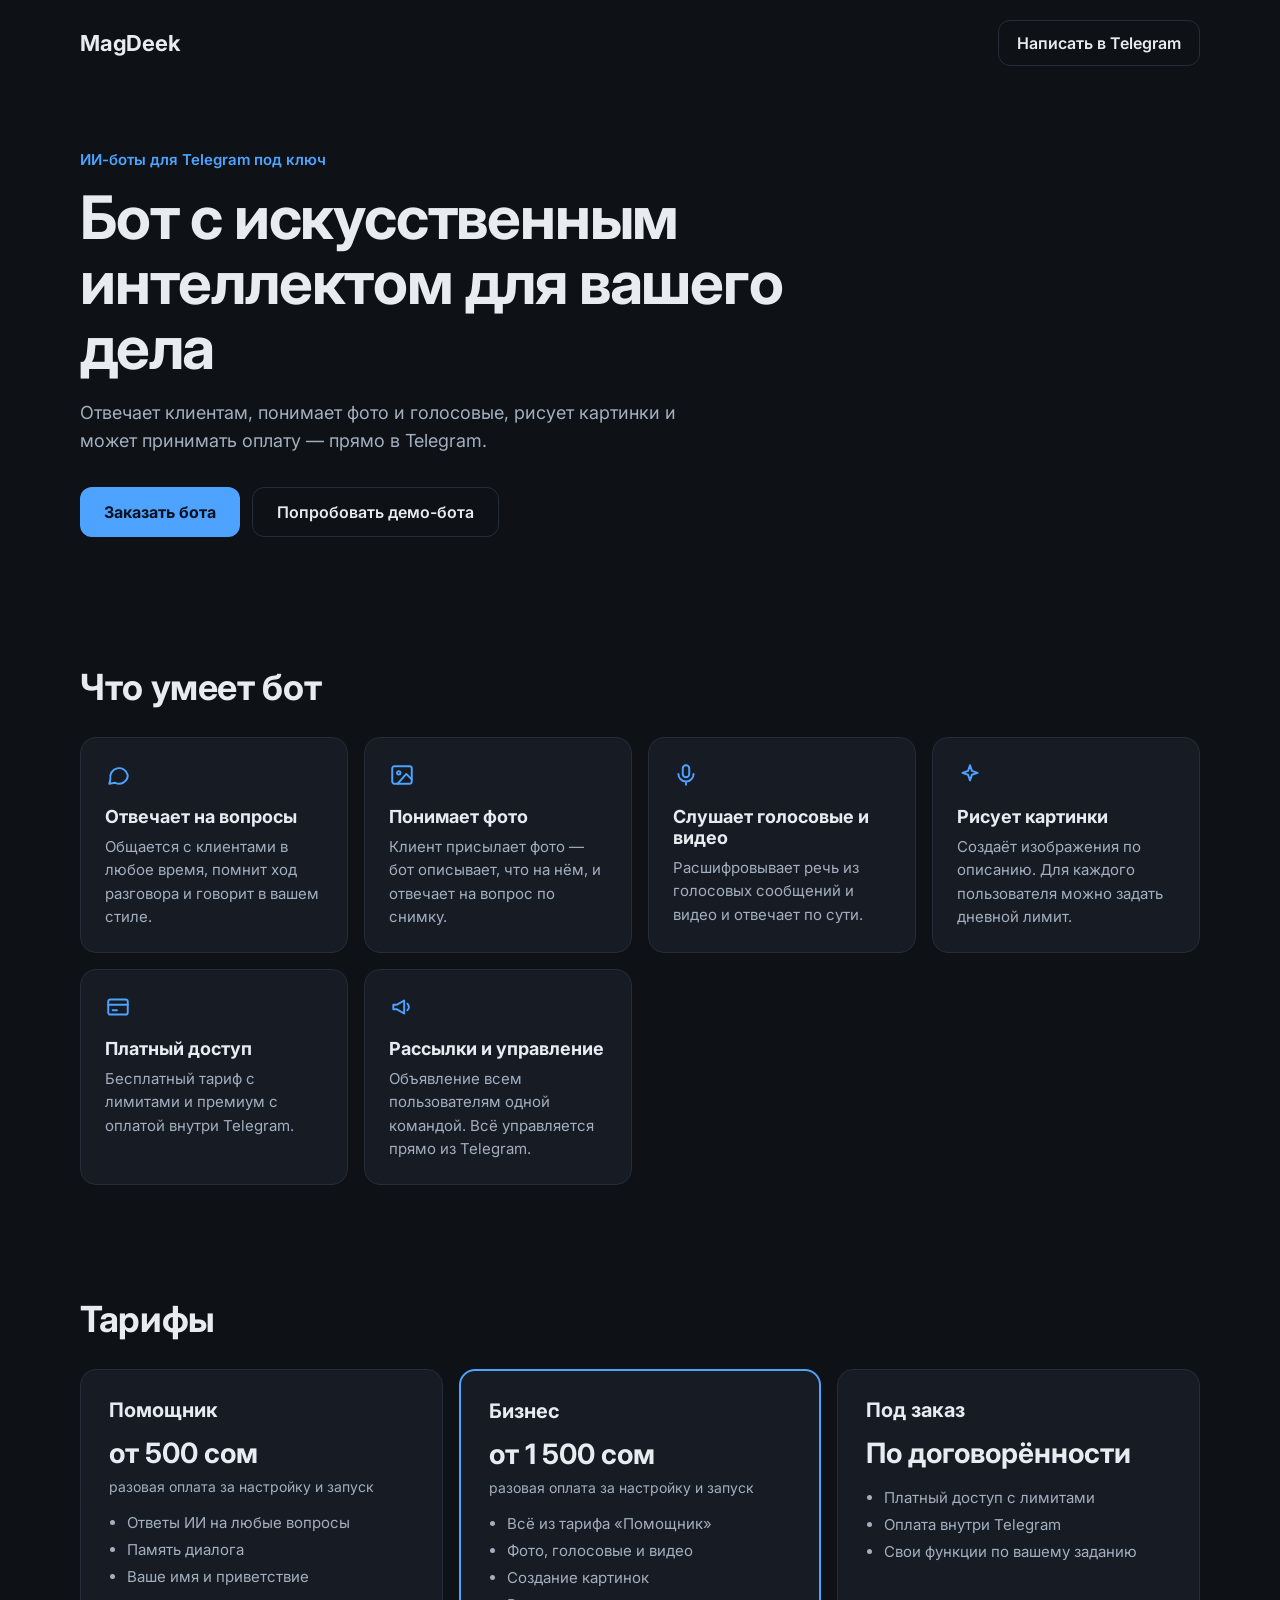
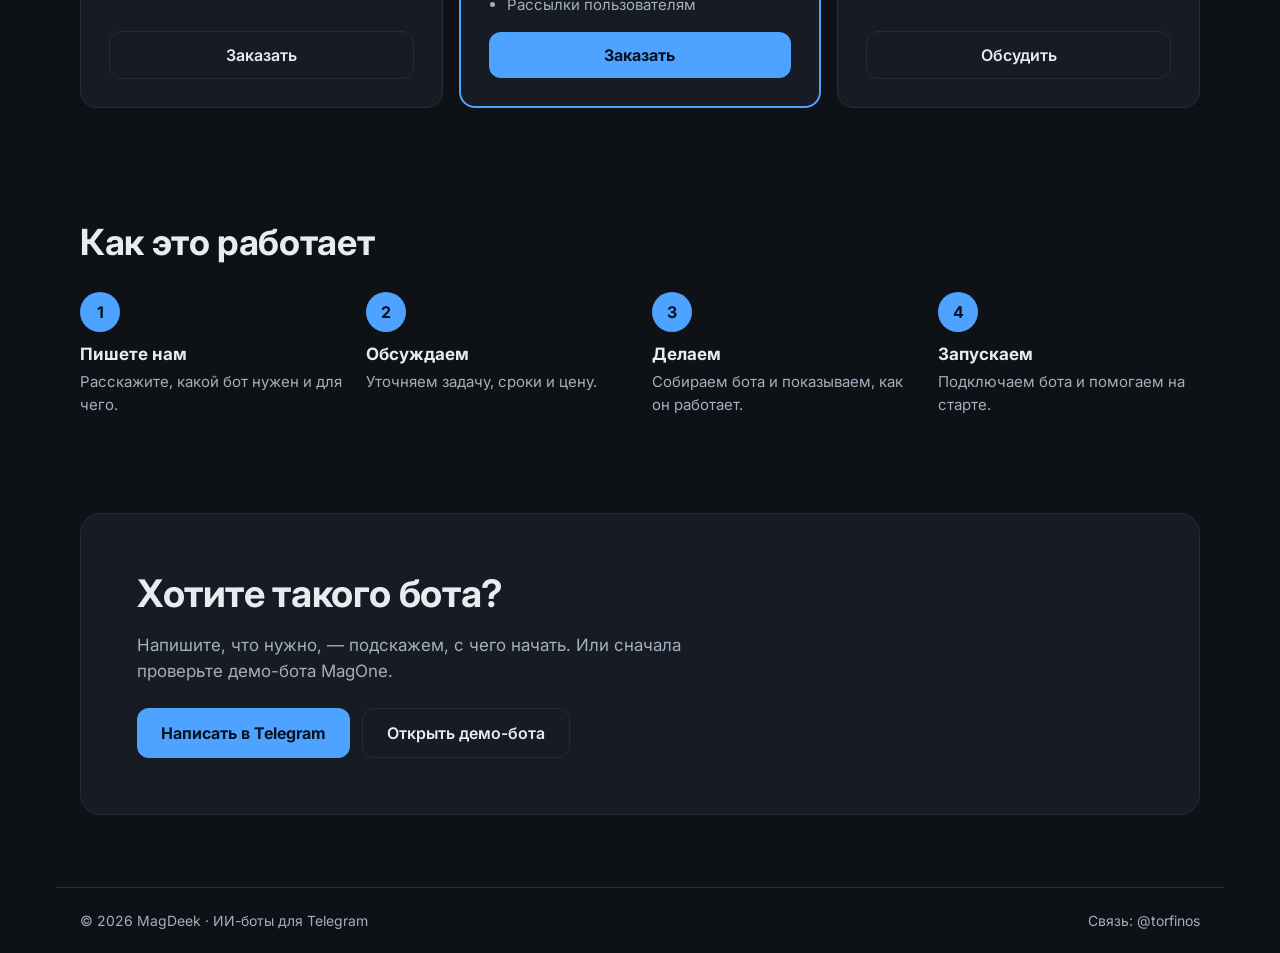
==== index.html @ 1a76cf05 "Add files via upload" ====
<!doctype html>
<html lang="ru">
<head>
<meta charset="utf-8">
<meta name="viewport" content="width=device-width, initial-scale=1">
<title>MagDeek — ИИ-боты для Telegram на заказ</title>
<meta name="description" content="Создаём ИИ-ботов для Telegram под ключ: отвечают клиентам, понимают фото и голосовые, рисуют картинки, принимают оплату. Цены от 500 сом.">
<link rel="canonical" href="https://magusnnnn.github.io/magdeek/">
<meta property="og:type" content="website">
<meta property="og:title" content="MagDeek — ИИ-боты для Telegram на заказ">
<meta property="og:description" content="Создаём ИИ-ботов для Telegram под ключ: отвечают клиентам, понимают фото и голосовые, рисуют картинки, принимают оплату. Цены от 500 сом.">
<meta property="og:url" content="https://magusnnnn.github.io/magdeek/">
<meta name="theme-color" content="#0E1116">
<link rel="icon" href="data:image/svg+xml,%3Csvg xmlns='http://www.w3.org/2000/svg' viewBox='0 0 32 32'%3E%3Crect width='32' height='32' rx='8' fill='%234DA3FF'/%3E%3Ctext x='16' y='22' font-size='18' font-weight='700' text-anchor='middle' fill='%2306121F' font-family='Arial'%3EM%3C/text%3E%3C/svg%3E">
<link href="https://fonts.googleapis.com/css2?family=Inter:wght@400;600;700&display=swap" rel="stylesheet">
<style>body{margin:0;background:#0E1116}a{text-decoration:none}a:hover{opacity:.88}</style>
<script type="application/ld+json">{"@context":"https://schema.org","@type":"Organization","name":"MagDeek","url":"https://magusnnnn.github.io/magdeek/","description":"Разработка ИИ-ботов для Telegram на заказ"}</script>
</head>
<body>
<main>
<div style="--ac:#4DA3FF;--on:#06121F;--bg:#0E1116;--sf:#161B24;--bd:#252D3A;--tx:#E8ECF1;--mu:#A3AFBF;background:var(--bg);color:var(--tx);font-family:Inter,system-ui,-apple-system,'Segoe UI',Roboto,sans-serif">

<div style="max-width:1120px;margin:0 auto;padding:20px 24px;display:flex;flex-wrap:wrap;gap:12px;align-items:center;justify-content:space-between">
<span style="font-size:22px;font-weight:700;letter-spacing:-0.01em">MagDeek</span>
<a href="https://t.me/torfinos" target="_blank" rel="noopener" style="display:inline-flex;align-items:center;min-height:44px;padding:0 18px;border:1px solid var(--bd);border-radius:12px;color:var(--tx);font-weight:600">Написать в Telegram</a>
</div>

<div style="max-width:1120px;margin:0 auto;padding:64px 24px 72px">
<p style="margin:0 0 16px;color:var(--ac);font-weight:600;font-size:15px">ИИ-боты для Telegram под ключ</p>
<h1 style="margin:0;max-width:820px;font-size:clamp(34px,6vw,60px);line-height:1.08;letter-spacing:-0.02em">Бот с искусственным интеллектом для вашего дела</h1>
<p style="margin:20px 0 32px;max-width:640px;color:var(--mu);font-size:18px;line-height:1.55">Отвечает клиентам, понимает фото и голосовые, рисует картинки и может принимать оплату — прямо в Telegram.</p>
<div style="display:flex;flex-wrap:wrap;gap:12px">
<a href="https://t.me/torfinos" target="_blank" rel="noopener" style="display:inline-flex;align-items:center;min-height:48px;padding:0 24px;border-radius:12px;background:var(--ac);color:var(--on);font-weight:700">Заказать бота</a>
<a href="https://t.me/AIMAG_RoBot" target="_blank" rel="noopener" style="display:inline-flex;align-items:center;min-height:48px;padding:0 24px;border-radius:12px;border:1px solid var(--bd);color:var(--tx);font-weight:600">Попробовать демо-бота</a>
</div>
</div>

<div style="max-width:1120px;margin:0 auto;padding:56px 24px">
<h2 style="margin:0 0 28px;font-size:clamp(26px,4vw,36px);letter-spacing:-0.01em">Что умеет бот</h2>
<div style="display:grid;grid-template-columns:repeat(auto-fit,minmax(260px,1fr));gap:16px">
<div style="background:var(--sf);border:1px solid var(--bd);border-radius:16px;padding:24px">
<div style="color:var(--ac);margin-bottom:14px"><svg width="26" height="26" viewBox="0 0 24 24" fill="none" stroke="currentColor" stroke-width="1.8" stroke-linecap="round" stroke-linejoin="round" aria-hidden="true"><path d="M21 12a8 8 0 0 1-11.5 7.2L4 20l1-4.2A8 8 0 1 1 21 12z"/></svg></div>
<h3 style="margin:0 0 8px;font-size:18px">Отвечает на вопросы</h3>
<p style="margin:0;color:var(--mu);font-size:15px;line-height:1.55">Общается с клиентами в любое время, помнит ход разговора и говорит в вашем стиле.</p>
</div>
<div style="background:var(--sf);border:1px solid var(--bd);border-radius:16px;padding:24px">
<div style="color:var(--ac);margin-bottom:14px"><svg width="26" height="26" viewBox="0 0 24 24" fill="none" stroke="currentColor" stroke-width="1.8" stroke-linecap="round" stroke-linejoin="round" aria-hidden="true"><rect x="3" y="4" width="18" height="16" rx="2"/><circle cx="9" cy="10" r="1.6"/><path d="M21 16l-5-5-8 9"/></svg></div>
<h3 style="margin:0 0 8px;font-size:18px">Понимает фото</h3>
<p style="margin:0;color:var(--mu);font-size:15px;line-height:1.55">Клиент присылает фото — бот описывает, что на нём, и отвечает на вопрос по снимку.</p>
</div>
<div style="background:var(--sf);border:1px solid var(--bd);border-radius:16px;padding:24px">
<div style="color:var(--ac);margin-bottom:14px"><svg width="26" height="26" viewBox="0 0 24 24" fill="none" stroke="currentColor" stroke-width="1.8" stroke-linecap="round" stroke-linejoin="round" aria-hidden="true"><rect x="9" y="3" width="6" height="11" rx="3"/><path d="M5 11a7 7 0 0 0 14 0M12 18v3"/></svg></div>
<h3 style="margin:0 0 8px;font-size:18px">Слушает голосовые и видео</h3>
<p style="margin:0;color:var(--mu);font-size:15px;line-height:1.55">Расшифровывает речь из голосовых сообщений и видео и отвечает по сути.</p>
</div>
<div style="background:var(--sf);border:1px solid var(--bd);border-radius:16px;padding:24px">
<div style="color:var(--ac);margin-bottom:14px"><svg width="26" height="26" viewBox="0 0 24 24" fill="none" stroke="currentColor" stroke-width="1.8" stroke-linecap="round" stroke-linejoin="round" aria-hidden="true"><path d="M12 3l1.8 5.2L19 10l-5.2 1.8L12 17l-1.8-5.2L5 10l5.2-1.8z"/></svg></div>
<h3 style="margin:0 0 8px;font-size:18px">Рисует картинки</h3>
<p style="margin:0;color:var(--mu);font-size:15px;line-height:1.55">Создаёт изображения по описанию. Для каждого пользователя можно задать дневной лимит.</p>
</div>
<div style="background:var(--sf);border:1px solid var(--bd);border-radius:16px;padding:24px">
<div style="color:var(--ac);margin-bottom:14px"><svg width="26" height="26" viewBox="0 0 24 24" fill="none" stroke="currentColor" stroke-width="1.8" stroke-linecap="round" stroke-linejoin="round" aria-hidden="true"><rect x="3" y="5" width="18" height="14" rx="2"/><path d="M3 10h18M7 15h4"/></svg></div>
<h3 style="margin:0 0 8px;font-size:18px">Платный доступ</h3>
<p style="margin:0;color:var(--mu);font-size:15px;line-height:1.55">Бесплатный тариф с лимитами и премиум с оплатой внутри Telegram.</p>
</div>
<div style="background:var(--sf);border:1px solid var(--bd);border-radius:16px;padding:24px">
<div style="color:var(--ac);margin-bottom:14px"><svg width="26" height="26" viewBox="0 0 24 24" fill="none" stroke="currentColor" stroke-width="1.8" stroke-linecap="round" stroke-linejoin="round" aria-hidden="true"><path d="M4 10v4h3l7 4V6L7 10H4zM17 9a4 4 0 0 1 0 6"/></svg></div>
<h3 style="margin:0 0 8px;font-size:18px">Рассылки и управление</h3>
<p style="margin:0;color:var(--mu);font-size:15px;line-height:1.55">Объявление всем пользователям одной командой. Всё управляется прямо из Telegram.</p>
</div>
</div>
</div>

<div style="max-width:1120px;margin:0 auto;padding:56px 24px">
<h2 style="margin:0 0 28px;font-size:clamp(26px,4vw,36px);letter-spacing:-0.01em">Тарифы</h2>
<div style="display:grid;grid-template-columns:repeat(auto-fit,minmax(260px,1fr));gap:16px">
<div style="background:var(--sf);border:1px solid var(--bd);border-radius:16px;padding:28px;display:flex;flex-direction:column;gap:14px">
<h3 style="margin:0;font-size:20px">Помощник</h3>
<p style="margin:0;font-size:28px;font-weight:700">от 500 сом</p>
<p style="margin:-6px 0 0;color:var(--mu);font-size:14px">разовая оплата за настройку и запуск</p>
<ul style="margin:0;padding-left:18px;color:var(--mu);font-size:15px;line-height:1.8"><li>Ответы ИИ на любые вопросы</li><li>Память диалога</li><li>Ваше имя и приветствие</li></ul>
<a href="https://t.me/torfinos" target="_blank" rel="noopener" style="display:inline-flex;align-items:center;justify-content:center;min-height:46px;margin-top:auto;border:1px solid var(--bd);border-radius:12px;color:var(--tx);font-weight:600">Заказать</a>
</div>
<div style="background:var(--sf);border:2px solid var(--ac);border-radius:16px;padding:28px;display:flex;flex-direction:column;gap:14px">
<h3 style="margin:0;font-size:20px">Бизнес</h3>
<p style="margin:0;font-size:28px;font-weight:700">от 1 500 сом</p>
<p style="margin:-6px 0 0;color:var(--mu);font-size:14px">разовая оплата за настройку и запуск</p>
<ul style="margin:0;padding-left:18px;color:var(--mu);font-size:15px;line-height:1.8"><li>Всё из тарифа «Помощник»</li><li>Фото, голосовые и видео</li><li>Создание картинок</li><li>Рассылки пользователям</li></ul>
<a href="https://t.me/torfinos" target="_blank" rel="noopener" style="display:inline-flex;align-items:center;justify-content:center;min-height:46px;margin-top:auto;border-radius:12px;background:var(--ac);color:var(--on);font-weight:700">Заказать</a>
</div>
<div style="background:var(--sf);border:1px solid var(--bd);border-radius:16px;padding:28px;display:flex;flex-direction:column;gap:14px">
<h3 style="margin:0;font-size:20px">Под заказ</h3>
<p style="margin:0;font-size:28px;font-weight:700">По договорённости</p>
<ul style="margin:0;padding-left:18px;color:var(--mu);font-size:15px;line-height:1.8"><li>Платный доступ с лимитами</li><li>Оплата внутри Telegram</li><li>Свои функции по вашему заданию</li></ul>
<a href="https://t.me/torfinos" target="_blank" rel="noopener" style="display:inline-flex;align-items:center;justify-content:center;min-height:46px;margin-top:auto;border:1px solid var(--bd);border-radius:12px;color:var(--tx);font-weight:600">Обсудить</a>
</div>
</div>
</div>

<div style="max-width:1120px;margin:0 auto;padding:56px 24px">
<h2 style="margin:0 0 28px;font-size:clamp(26px,4vw,36px);letter-spacing:-0.01em">Как это работает</h2>
<div style="display:grid;grid-template-columns:repeat(auto-fit,minmax(220px,1fr));gap:24px">
<div><div style="width:40px;height:40px;border-radius:20px;background:var(--ac);color:var(--on);font-weight:700;display:flex;align-items:center;justify-content:center;margin-bottom:12px">1</div><h3 style="margin:0 0 6px;font-size:17px">Пишете нам</h3><p style="margin:0;color:var(--mu);font-size:15px;line-height:1.55">Расскажите, какой бот нужен и для чего.</p></div>
<div><div style="width:40px;height:40px;border-radius:20px;background:var(--ac);color:var(--on);font-weight:700;display:flex;align-items:center;justify-content:center;margin-bottom:12px">2</div><h3 style="margin:0 0 6px;font-size:17px">Обсуждаем</h3><p style="margin:0;color:var(--mu);font-size:15px;line-height:1.55">Уточняем задачу, сроки и цену.</p></div>
<div><div style="width:40px;height:40px;border-radius:20px;background:var(--ac);color:var(--on);font-weight:700;display:flex;align-items:center;justify-content:center;margin-bottom:12px">3</div><h3 style="margin:0 0 6px;font-size:17px">Делаем</h3><p style="margin:0;color:var(--mu);font-size:15px;line-height:1.55">Собираем бота и показываем, как он работает.</p></div>
<div><div style="width:40px;height:40px;border-radius:20px;background:var(--ac);color:var(--on);font-weight:700;display:flex;align-items:center;justify-content:center;margin-bottom:12px">4</div><h3 style="margin:0 0 6px;font-size:17px">Запускаем</h3><p style="margin:0;color:var(--mu);font-size:15px;line-height:1.55">Подключаем бота и помогаем на старте.</p></div>
</div>
</div>

<div style="max-width:1120px;margin:0 auto;padding:40px 24px 72px">
<div style="background:var(--sf);border:1px solid var(--bd);border-radius:20px;padding:clamp(28px,5vw,56px);display:flex;flex-direction:column;gap:16px">
<h2 style="margin:0;font-size:clamp(26px,4vw,38px);letter-spacing:-0.01em">Хотите такого бота?</h2>
<p style="margin:0;max-width:600px;color:var(--mu);font-size:17px;line-height:1.55">Напишите, что нужно, — подскажем, с чего начать. Или сначала проверьте демо-бота MagOne.</p>
<div style="display:flex;flex-wrap:wrap;gap:12px;margin-top:8px">
<a href="https://t.me/torfinos" target="_blank" rel="noopener" style="display:inline-flex;align-items:center;min-height:48px;padding:0 24px;border-radius:12px;background:var(--ac);color:var(--on);font-weight:700">Написать в Telegram</a>
<a href="https://t.me/AIMAG_RoBot" target="_blank" rel="noopener" style="display:inline-flex;align-items:center;min-height:48px;padding:0 24px;border-radius:12px;border:1px solid var(--bd);color:var(--tx);font-weight:600">Открыть демо-бота</a>
</div>
</div>
</div>

<div style="max-width:1120px;margin:0 auto;padding:24px;border-top:1px solid var(--bd);display:flex;flex-wrap:wrap;gap:8px 24px;justify-content:space-between;color:var(--mu);font-size:14px">
<span>© 2026 MagDeek · ИИ-боты для Telegram</span>
<a href="https://t.me/torfinos" target="_blank" rel="noopener" style="color:var(--mu)">Связь: @torfinos</a>
</div>

</div>
</main>
</body>
</html>
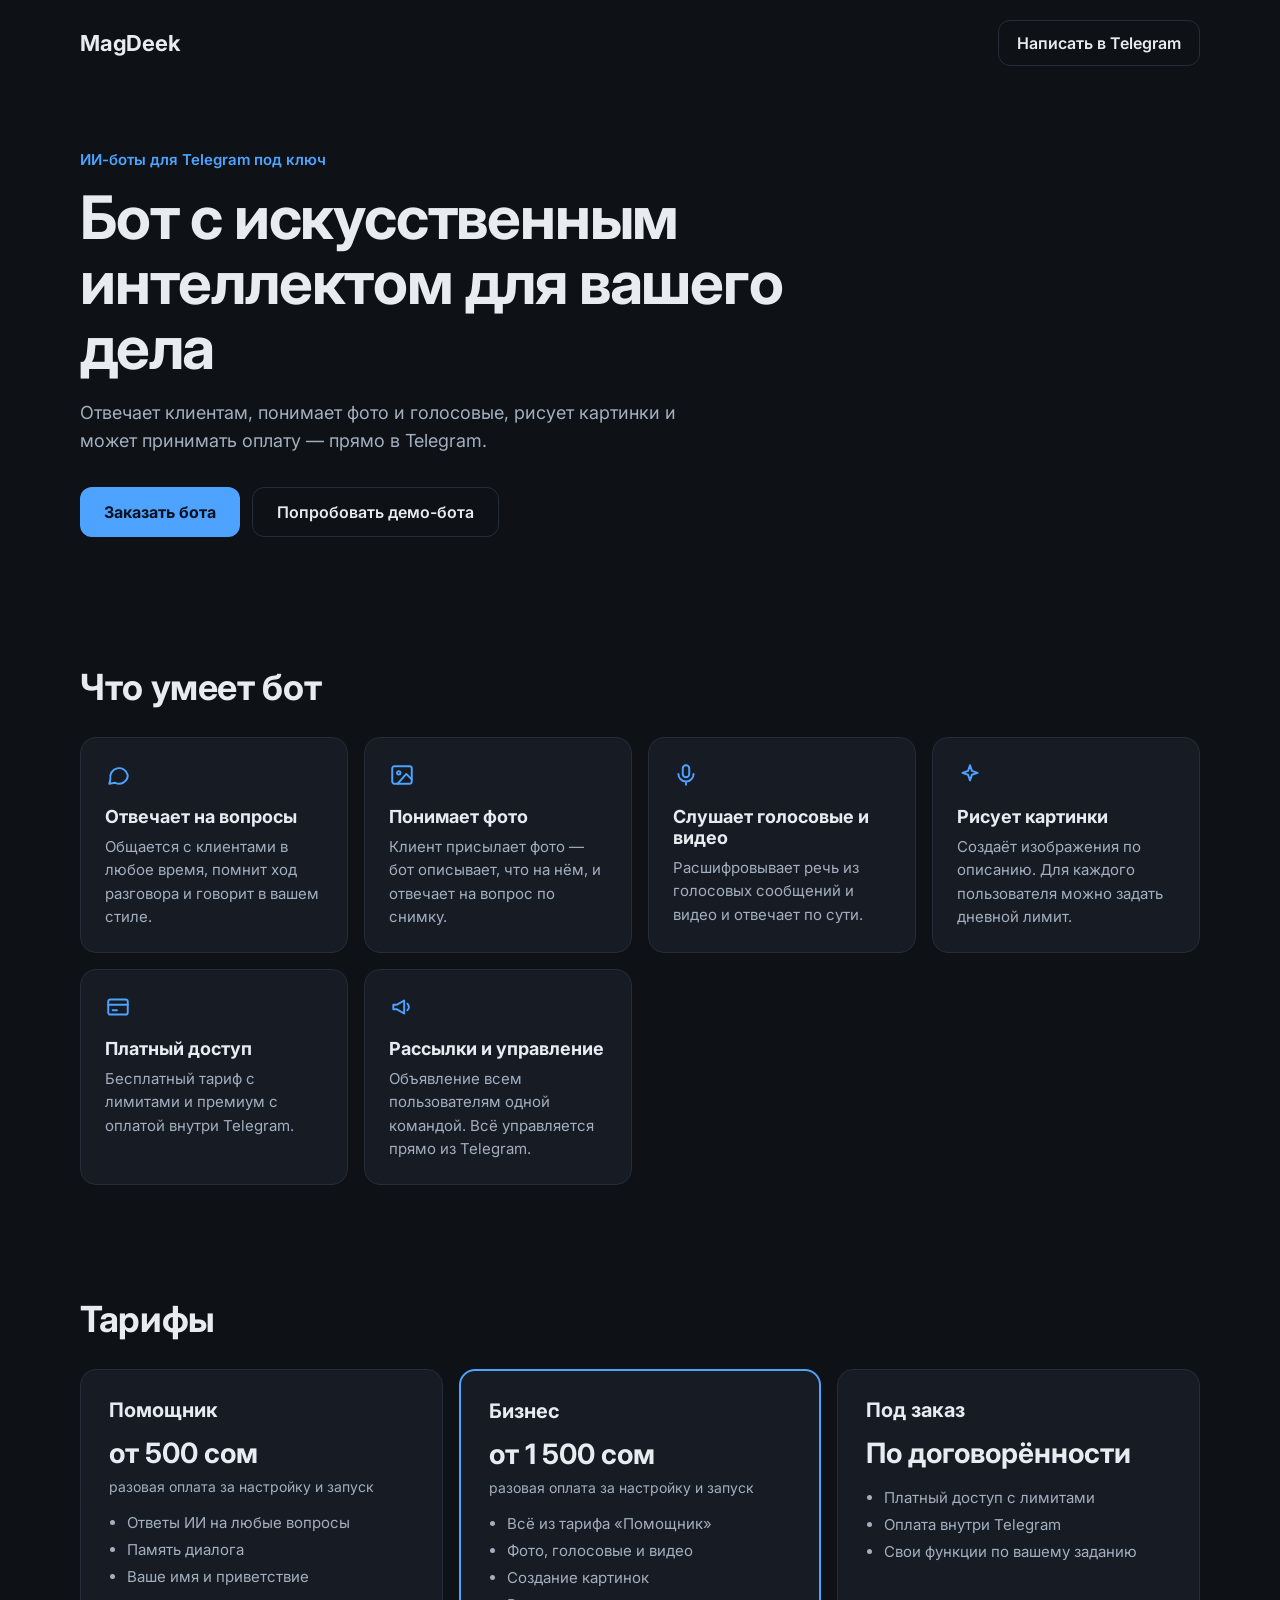
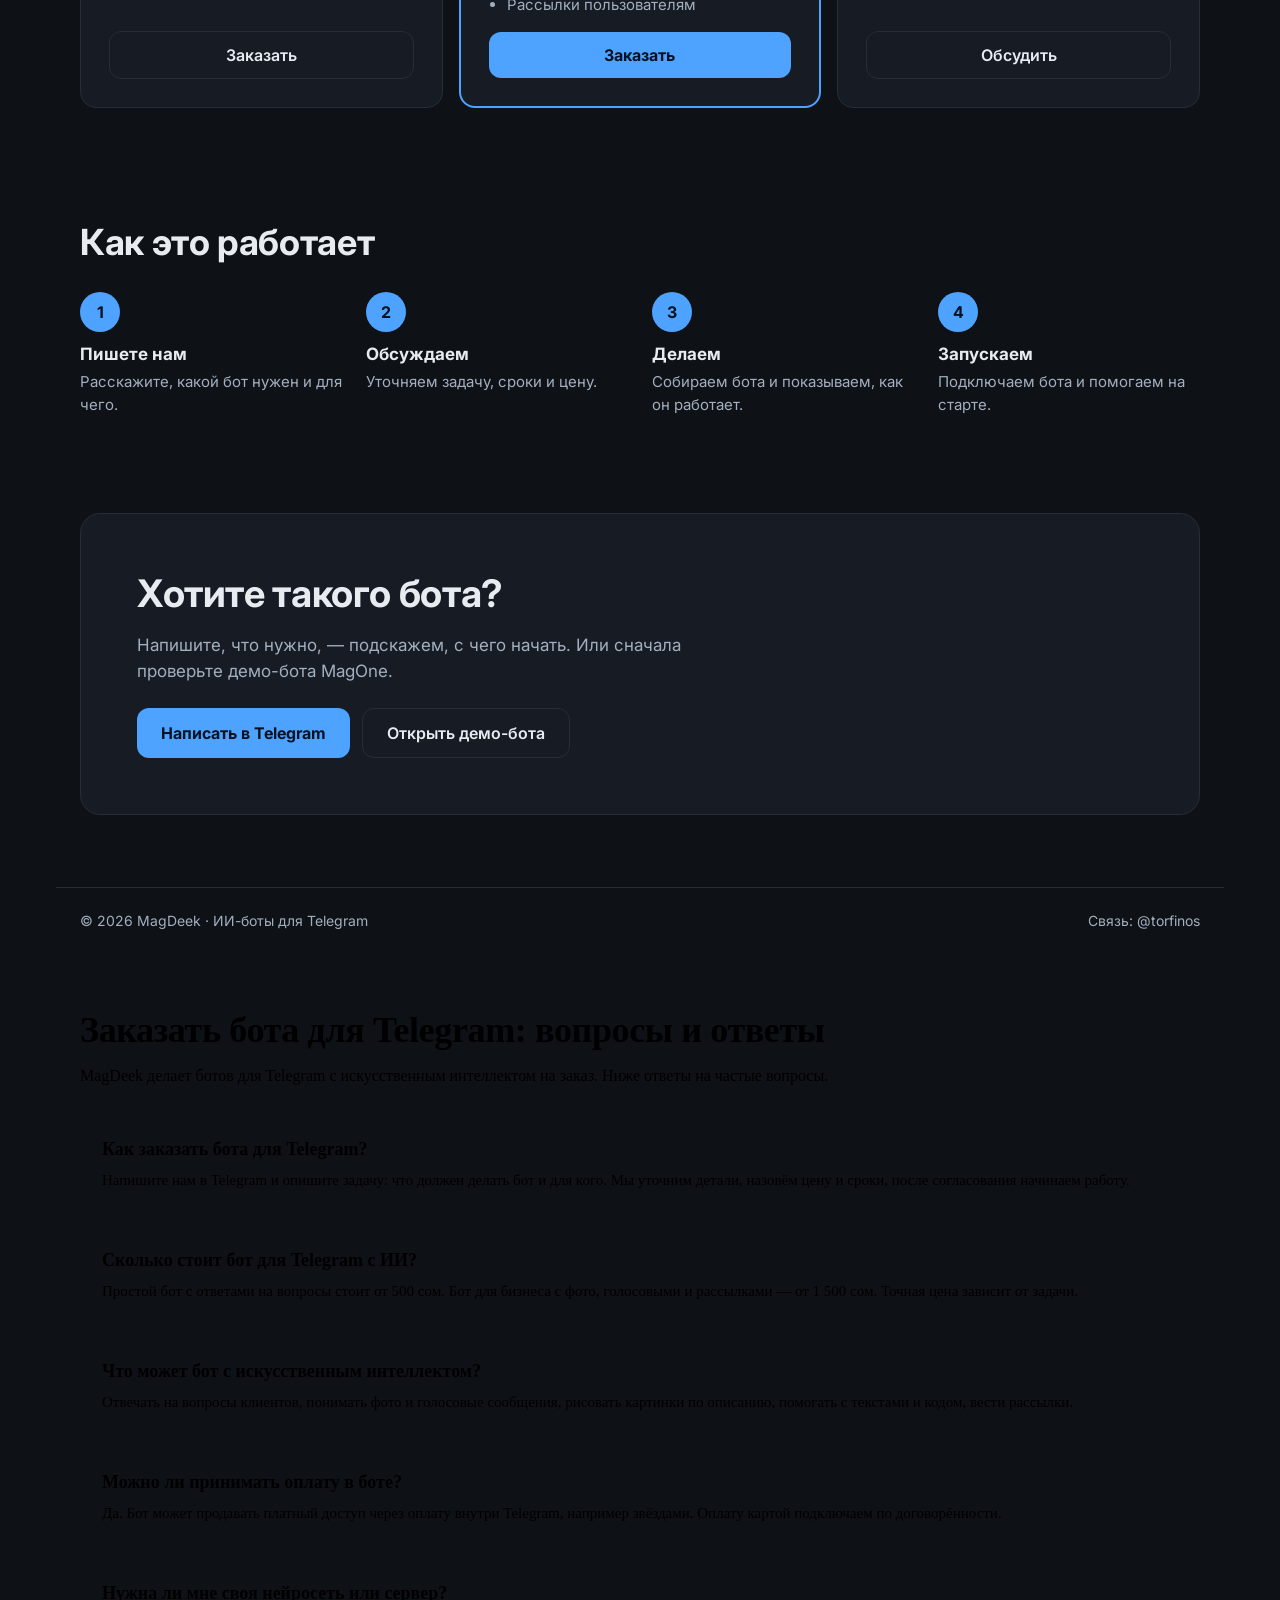
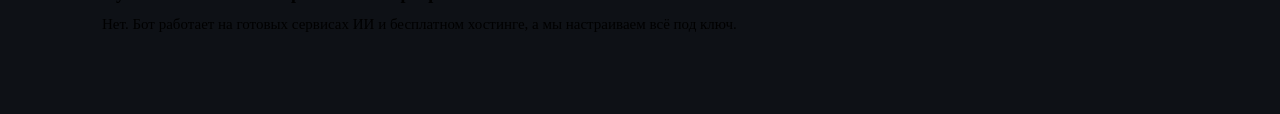
==== commit aec5467a: "Add files via upload" ====
--- a/index.html
+++ b/index.html
@@ -3,18 +3,19 @@
 <head>
 <meta charset="utf-8">
 <meta name="viewport" content="width=device-width, initial-scale=1">
-<title>MagDeek — ИИ-боты для Telegram на заказ</title>
-<meta name="description" content="Создаём ИИ-ботов для Telegram под ключ: отвечают клиентам, понимают фото и голосовые, рисуют картинки, принимают оплату. Цены от 500 сом.">
+<title>Заказать бота для Telegram с ИИ — MagDeek</title>
+<meta name="description" content="Заказать бота для Telegram с искусственным интеллектом под ключ: отвечает клиентам, понимает фото и голосовые, рисует картинки. Разработка ботов на заказ, цены от 500 сом.">
 <link rel="canonical" href="https://magusnnnn.github.io/magdeek/">
 <meta property="og:type" content="website">
-<meta property="og:title" content="MagDeek — ИИ-боты для Telegram на заказ">
-<meta property="og:description" content="Создаём ИИ-ботов для Telegram под ключ: отвечают клиентам, понимают фото и голосовые, рисуют картинки, принимают оплату. Цены от 500 сом.">
+<meta property="og:title" content="Заказать бота для Telegram с ИИ — MagDeek">
+<meta property="og:description" content="Заказать бота для Telegram с искусственным интеллектом под ключ: отвечает клиентам, понимает фото и голосовые, рисует картинки. Разработка ботов на заказ, цены от 500 сом.">
 <meta property="og:url" content="https://magusnnnn.github.io/magdeek/">
 <meta name="theme-color" content="#0E1116">
 <link rel="icon" href="data:image/svg+xml,%3Csvg xmlns='http://www.w3.org/2000/svg' viewBox='0 0 32 32'%3E%3Crect width='32' height='32' rx='8' fill='%234DA3FF'/%3E%3Ctext x='16' y='22' font-size='18' font-weight='700' text-anchor='middle' fill='%2306121F' font-family='Arial'%3EM%3C/text%3E%3C/svg%3E">
 <link href="https://fonts.googleapis.com/css2?family=Inter:wght@400;600;700&display=swap" rel="stylesheet">
 <style>body{margin:0;background:#0E1116}a{text-decoration:none}a:hover{opacity:.88}</style>
 <script type="application/ld+json">{"@context":"https://schema.org","@type":"Organization","name":"MagDeek","url":"https://magusnnnn.github.io/magdeek/","description":"Разработка ИИ-ботов для Telegram на заказ"}</script>
+<script type="application/ld+json">{"@context": "https://schema.org", "@type": "FAQPage", "mainEntity": [{"@type": "Question", "name": "Как заказать бота для Telegram?", "acceptedAnswer": {"@type": "Answer", "text": "Напишите нам в Telegram и опишите задачу. Мы уточним детали, назовём цену и сроки."}}, {"@type": "Question", "name": "Сколько стоит бот для Telegram с ИИ?", "acceptedAnswer": {"@type": "Answer", "text": "Простой бот от 500 сом, бот для бизнеса от 1 500 сом."}}, {"@type": "Question", "name": "Что может бот с искусственным интеллектом?", "acceptedAnswer": {"@type": "Answer", "text": "Отвечать клиентам, понимать фото и голосовые, рисовать картинки, вести рассылки."}}]}</script>
 </head>
 <body>
 <main>
@@ -124,6 +125,33 @@
 </div>
 
 </div>
+
+<section style="max-width:1120px;margin:0 auto;padding:56px 24px">
+<h2 style="margin:0 0 12px;font-size:clamp(26px,4vw,36px);letter-spacing:-0.01em">Заказать бота для Telegram: вопросы и ответы</h2>
+<p style="margin:0 0 28px;color:var(--mu);font-size:16px;line-height:1.6">MagDeek делает ботов для Telegram с искусственным интеллектом на заказ. Ниже ответы на частые вопросы.</p>
+<div style="display:grid;gap:14px">
+<div style="background:var(--sf);border:1px solid var(--bd);border-radius:16px;padding:22px">
+<h3 style="margin:0 0 8px;font-size:18px">Как заказать бота для Telegram?</h3>
+<p style="margin:0;color:var(--mu);font-size:15px;line-height:1.6">Напишите нам в Telegram и опишите задачу: что должен делать бот и для кого. Мы уточним детали, назовём цену и сроки, после согласования начинаем работу.</p>
+</div>
+<div style="background:var(--sf);border:1px solid var(--bd);border-radius:16px;padding:22px">
+<h3 style="margin:0 0 8px;font-size:18px">Сколько стоит бот для Telegram с ИИ?</h3>
+<p style="margin:0;color:var(--mu);font-size:15px;line-height:1.6">Простой бот с ответами на вопросы стоит от 500 сом. Бот для бизнеса с фото, голосовыми и рассылками — от 1 500 сом. Точная цена зависит от задачи.</p>
+</div>
+<div style="background:var(--sf);border:1px solid var(--bd);border-radius:16px;padding:22px">
+<h3 style="margin:0 0 8px;font-size:18px">Что может бот с искусственным интеллектом?</h3>
+<p style="margin:0;color:var(--mu);font-size:15px;line-height:1.6">Отвечать на вопросы клиентов, понимать фото и голосовые сообщения, рисовать картинки по описанию, помогать с текстами и кодом, вести рассылки.</p>
+</div>
+<div style="background:var(--sf);border:1px solid var(--bd);border-radius:16px;padding:22px">
+<h3 style="margin:0 0 8px;font-size:18px">Можно ли принимать оплату в боте?</h3>
+<p style="margin:0;color:var(--mu);font-size:15px;line-height:1.6">Да. Бот может продавать платный доступ через оплату внутри Telegram, например звёздами. Оплату картой подключаем по договорённости.</p>
+</div>
+<div style="background:var(--sf);border:1px solid var(--bd);border-radius:16px;padding:22px">
+<h3 style="margin:0 0 8px;font-size:18px">Нужна ли мне своя нейросеть или сервер?</h3>
+<p style="margin:0;color:var(--mu);font-size:15px;line-height:1.6">Нет. Бот работает на готовых сервисах ИИ и бесплатном хостинге, а мы настраиваем всё под ключ.</p>
+</div>
+</div>
+</section>
 </main>
 </body>
 </html>
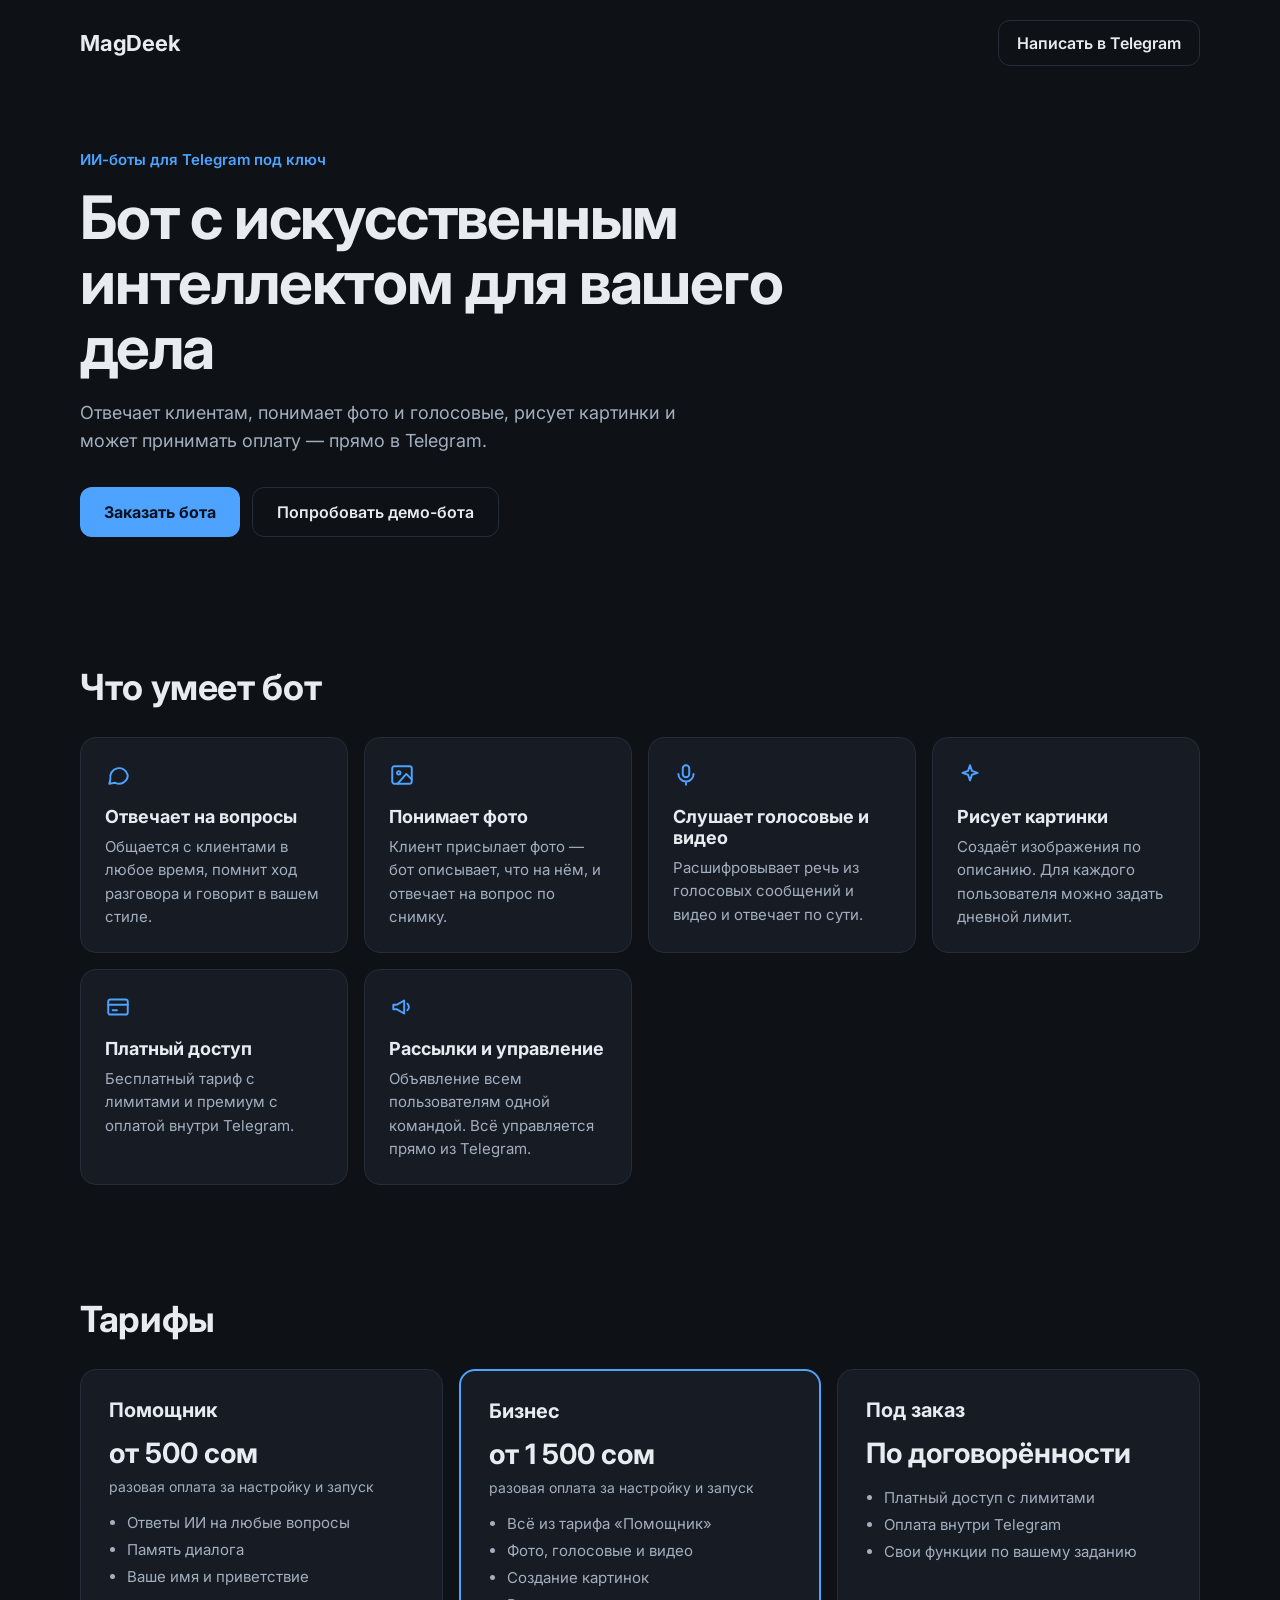
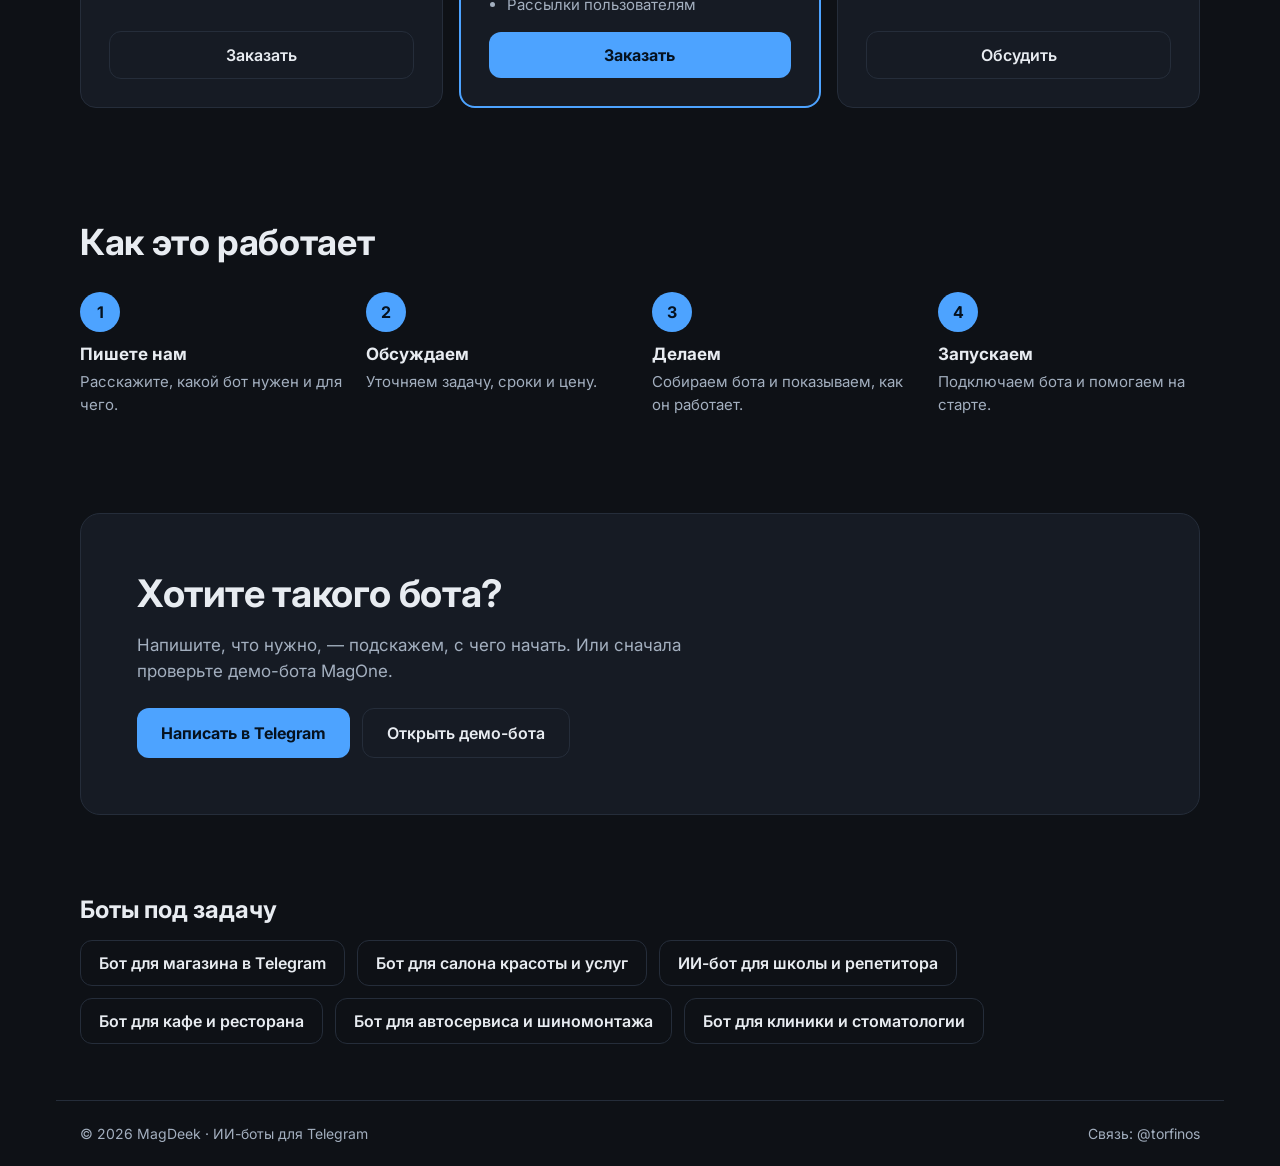
==== commit 98288bc7: "Add files via upload" ====
--- a/index.html
+++ b/index.html
@@ -7,15 +7,16 @@
 <meta name="description" content="Заказать бота для Telegram с искусственным интеллектом под ключ: отвечает клиентам, понимает фото и голосовые, рисует картинки. Разработка ботов на заказ, цены от 500 сом.">
 <link rel="canonical" href="https://magusnnnn.github.io/magdeek/">
 <meta property="og:type" content="website">
+<meta property="og:site_name" content="MagDeek">
 <meta property="og:title" content="Заказать бота для Telegram с ИИ — MagDeek">
 <meta property="og:description" content="Заказать бота для Telegram с искусственным интеллектом под ключ: отвечает клиентам, понимает фото и голосовые, рисует картинки. Разработка ботов на заказ, цены от 500 сом.">
 <meta property="og:url" content="https://magusnnnn.github.io/magdeek/">
 <meta name="theme-color" content="#0E1116">
 <link rel="icon" href="data:image/svg+xml,%3Csvg xmlns='http://www.w3.org/2000/svg' viewBox='0 0 32 32'%3E%3Crect width='32' height='32' rx='8' fill='%234DA3FF'/%3E%3Ctext x='16' y='22' font-size='18' font-weight='700' text-anchor='middle' fill='%2306121F' font-family='Arial'%3EM%3C/text%3E%3C/svg%3E">
 <link href="https://fonts.googleapis.com/css2?family=Inter:wght@400;600;700&display=swap" rel="stylesheet">
-<style>body{margin:0;background:#0E1116}a{text-decoration:none}a:hover{opacity:.88}</style>
+<style>body{margin:0;background:#0E1116;color:#E8ECF1;font-family:Inter,system-ui,-apple-system,'Segoe UI',Roboto,sans-serif}a{text-decoration:none}a:hover{opacity:.88}</style>
 <script type="application/ld+json">{"@context":"https://schema.org","@type":"Organization","name":"MagDeek","url":"https://magusnnnn.github.io/magdeek/","description":"Разработка ИИ-ботов для Telegram на заказ"}</script>
-<script type="application/ld+json">{"@context": "https://schema.org", "@type": "FAQPage", "mainEntity": [{"@type": "Question", "name": "Как заказать бота для Telegram?", "acceptedAnswer": {"@type": "Answer", "text": "Напишите нам в Telegram и опишите задачу. Мы уточним детали, назовём цену и сроки."}}, {"@type": "Question", "name": "Сколько стоит бот для Telegram с ИИ?", "acceptedAnswer": {"@type": "Answer", "text": "Простой бот от 500 сом, бот для бизнеса от 1 500 сом."}}, {"@type": "Question", "name": "Что может бот с искусственным интеллектом?", "acceptedAnswer": {"@type": "Answer", "text": "Отвечать клиентам, понимать фото и голосовые, рисовать картинки, вести рассылки."}}]}</script>
+<script type="application/ld+json">{"@context": "https://schema.org", "@type": "WebSite", "name": "MagDeek", "url": "https://magusnnnn.github.io/magdeek/", "inLanguage": "ru"}</script>
 </head>
 <body>
 <main>
@@ -119,6 +120,7 @@
 </div>
 </div>
 
+<section style="max-width:1120px;margin:0 auto;padding:8px 24px 56px"><h2 style="margin:0 0 16px;font-size:24px">Боты под задачу</h2><div style="display:flex;flex-wrap:wrap;gap:12px"><a href="bot-dlya-magazina.html" style="display:inline-flex;align-items:center;min-height:44px;padding:0 18px;border:1px solid #252D3A;border-radius:12px;color:#E8ECF1;font-weight:600">Бот для магазина в Telegram</a><a href="bot-dlya-salona.html" style="display:inline-flex;align-items:center;min-height:44px;padding:0 18px;border:1px solid #252D3A;border-radius:12px;color:#E8ECF1;font-weight:600">Бот для салона красоты и услуг</a><a href="bot-s-ii-dlya-shkoly.html" style="display:inline-flex;align-items:center;min-height:44px;padding:0 18px;border:1px solid #252D3A;border-radius:12px;color:#E8ECF1;font-weight:600">ИИ-бот для школы и репетитора</a><a href="bot-dlya-kafe.html" style="display:inline-flex;align-items:center;min-height:44px;padding:0 18px;border:1px solid #252D3A;border-radius:12px;color:#E8ECF1;font-weight:600">Бот для кафе и ресторана</a><a href="bot-dlya-avtoservisa.html" style="display:inline-flex;align-items:center;min-height:44px;padding:0 18px;border:1px solid #252D3A;border-radius:12px;color:#E8ECF1;font-weight:600">Бот для автосервиса и шиномонтажа</a><a href="bot-dlya-kliniki.html" style="display:inline-flex;align-items:center;min-height:44px;padding:0 18px;border:1px solid #252D3A;border-radius:12px;color:#E8ECF1;font-weight:600">Бот для клиники и стоматологии</a></div></section>
 <div style="max-width:1120px;margin:0 auto;padding:24px;border-top:1px solid var(--bd);display:flex;flex-wrap:wrap;gap:8px 24px;justify-content:space-between;color:var(--mu);font-size:14px">
 <span>© 2026 MagDeek · ИИ-боты для Telegram</span>
 <a href="https://t.me/torfinos" target="_blank" rel="noopener" style="color:var(--mu)">Связь: @torfinos</a>
@@ -126,32 +128,6 @@
 
 </div>
 
-<section style="max-width:1120px;margin:0 auto;padding:56px 24px">
-<h2 style="margin:0 0 12px;font-size:clamp(26px,4vw,36px);letter-spacing:-0.01em">Заказать бота для Telegram: вопросы и ответы</h2>
-<p style="margin:0 0 28px;color:var(--mu);font-size:16px;line-height:1.6">MagDeek делает ботов для Telegram с искусственным интеллектом на заказ. Ниже ответы на частые вопросы.</p>
-<div style="display:grid;gap:14px">
-<div style="background:var(--sf);border:1px solid var(--bd);border-radius:16px;padding:22px">
-<h3 style="margin:0 0 8px;font-size:18px">Как заказать бота для Telegram?</h3>
-<p style="margin:0;color:var(--mu);font-size:15px;line-height:1.6">Напишите нам в Telegram и опишите задачу: что должен делать бот и для кого. Мы уточним детали, назовём цену и сроки, после согласования начинаем работу.</p>
-</div>
-<div style="background:var(--sf);border:1px solid var(--bd);border-radius:16px;padding:22px">
-<h3 style="margin:0 0 8px;font-size:18px">Сколько стоит бот для Telegram с ИИ?</h3>
-<p style="margin:0;color:var(--mu);font-size:15px;line-height:1.6">Простой бот с ответами на вопросы стоит от 500 сом. Бот для бизнеса с фото, голосовыми и рассылками — от 1 500 сом. Точная цена зависит от задачи.</p>
-</div>
-<div style="background:var(--sf);border:1px solid var(--bd);border-radius:16px;padding:22px">
-<h3 style="margin:0 0 8px;font-size:18px">Что может бот с искусственным интеллектом?</h3>
-<p style="margin:0;color:var(--mu);font-size:15px;line-height:1.6">Отвечать на вопросы клиентов, понимать фото и голосовые сообщения, рисовать картинки по описанию, помогать с текстами и кодом, вести рассылки.</p>
-</div>
-<div style="background:var(--sf);border:1px solid var(--bd);border-radius:16px;padding:22px">
-<h3 style="margin:0 0 8px;font-size:18px">Можно ли принимать оплату в боте?</h3>
-<p style="margin:0;color:var(--mu);font-size:15px;line-height:1.6">Да. Бот может продавать платный доступ через оплату внутри Telegram, например звёздами. Оплату картой подключаем по договорённости.</p>
-</div>
-<div style="background:var(--sf);border:1px solid var(--bd);border-radius:16px;padding:22px">
-<h3 style="margin:0 0 8px;font-size:18px">Нужна ли мне своя нейросеть или сервер?</h3>
-<p style="margin:0;color:var(--mu);font-size:15px;line-height:1.6">Нет. Бот работает на готовых сервисах ИИ и бесплатном хостинге, а мы настраиваем всё под ключ.</p>
-</div>
-</div>
-</section>
 </main>
 </body>
 </html>
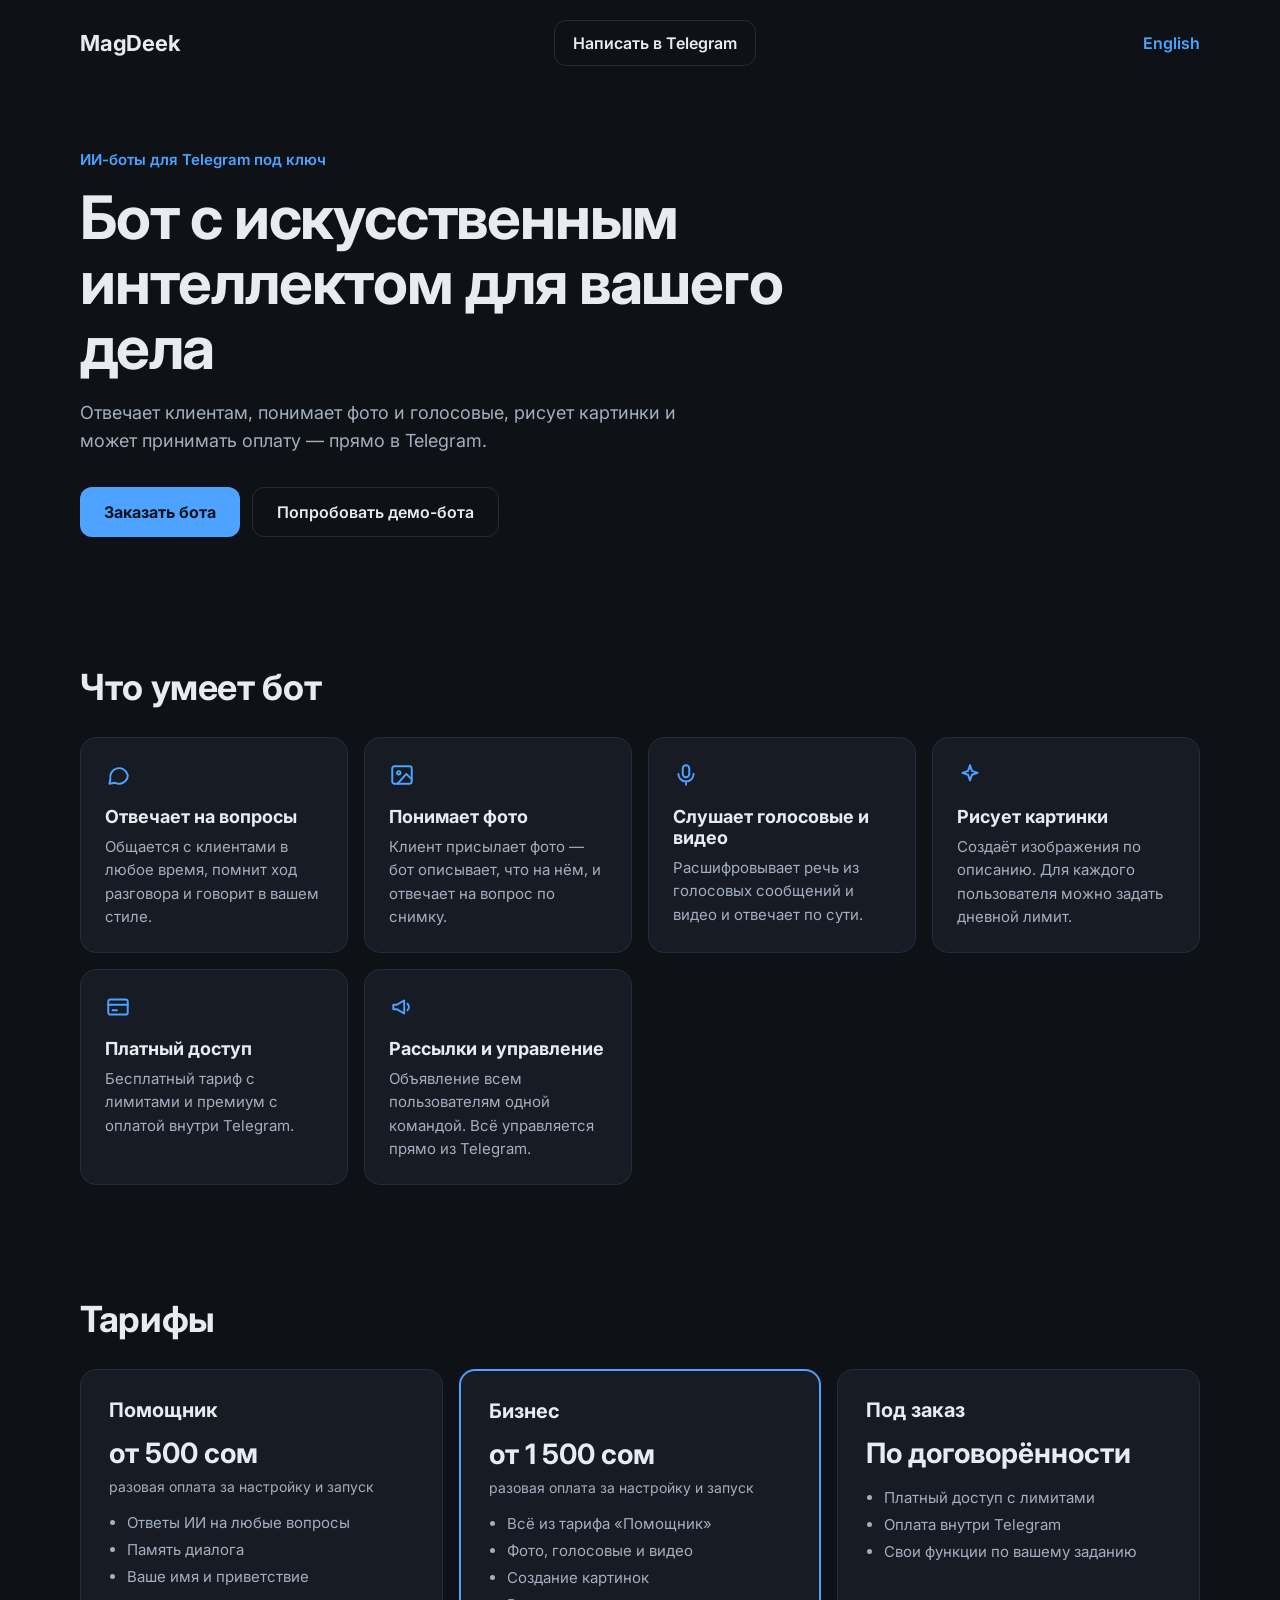
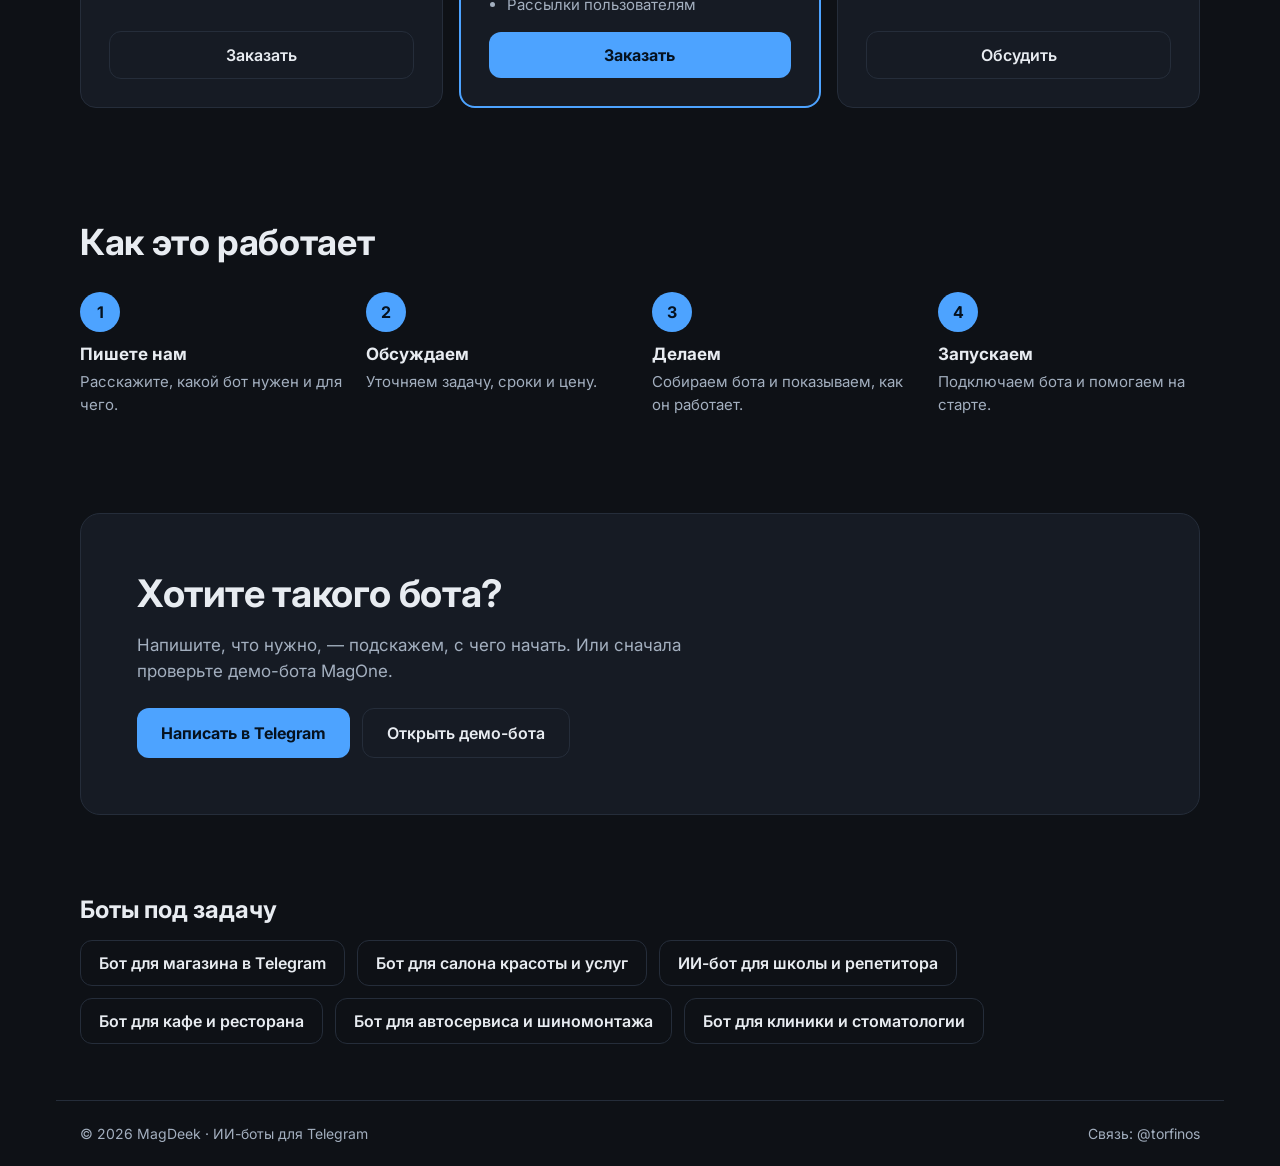
==== commit 33ec313b: "Add files via upload" ====
--- a/index.html
+++ b/index.html
@@ -24,7 +24,7 @@
 
 <div style="max-width:1120px;margin:0 auto;padding:20px 24px;display:flex;flex-wrap:wrap;gap:12px;align-items:center;justify-content:space-between">
 <span style="font-size:22px;font-weight:700;letter-spacing:-0.01em">MagDeek</span>
-<a href="https://t.me/torfinos" target="_blank" rel="noopener" style="display:inline-flex;align-items:center;min-height:44px;padding:0 18px;border:1px solid var(--bd);border-radius:12px;color:var(--tx);font-weight:600">Написать в Telegram</a>
+<a href="https://t.me/torfinos" target="_blank" rel="noopener" style="display:inline-flex;align-items:center;min-height:44px;padding:0 18px;border:1px solid var(--bd);border-radius:12px;color:var(--tx);font-weight:600">Написать в Telegram</a><a href="index-en.html" style="color:#4DA3FF;font-weight:600;text-decoration:none;margin-left:12px">English</a>
 </div>
 
 <div style="max-width:1120px;margin:0 auto;padding:64px 24px 72px">
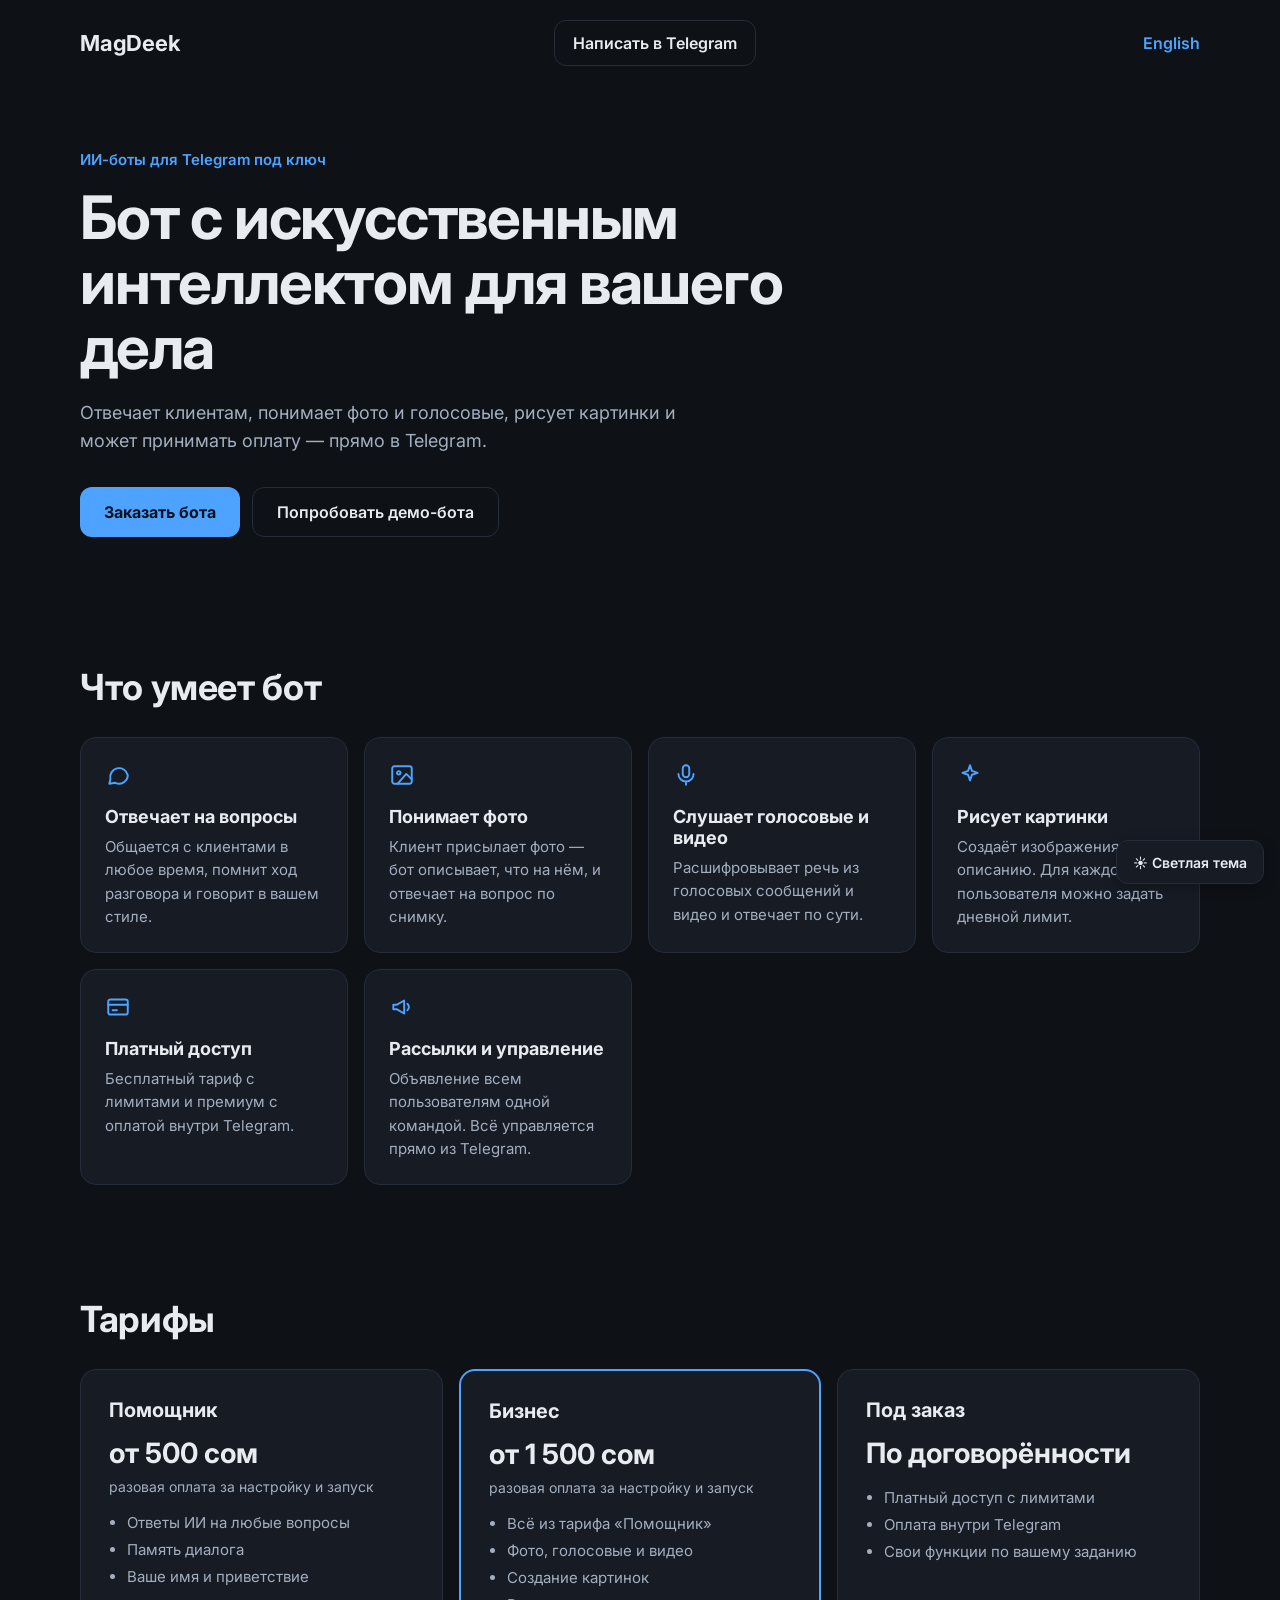
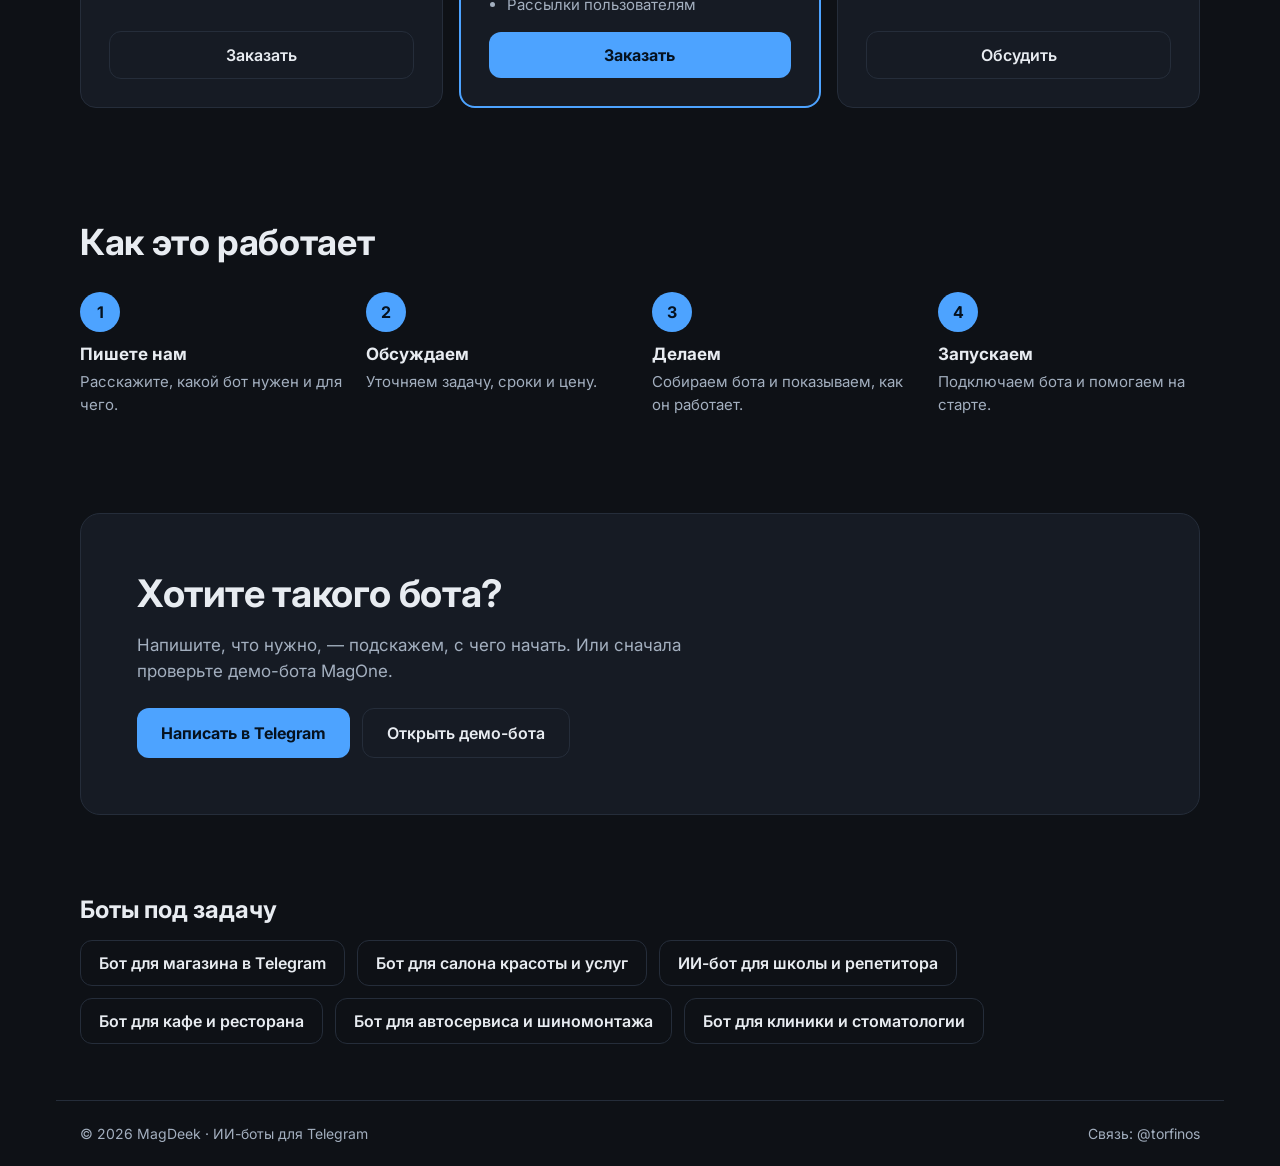
==== commit 43dae546: "Add files via upload" ====
--- a/index.html
+++ b/index.html
@@ -17,6 +17,8 @@
 <style>body{margin:0;background:#0E1116;color:#E8ECF1;font-family:Inter,system-ui,-apple-system,'Segoe UI',Roboto,sans-serif}a{text-decoration:none}a:hover{opacity:.88}</style>
 <script type="application/ld+json">{"@context":"https://schema.org","@type":"Organization","name":"MagDeek","url":"https://magusnnnn.github.io/magdeek/","description":"Разработка ИИ-ботов для Telegram на заказ"}</script>
 <script type="application/ld+json">{"@context": "https://schema.org", "@type": "WebSite", "name": "MagDeek", "url": "https://magusnnnn.github.io/magdeek/", "inLanguage": "ru"}</script>
+<link rel="stylesheet" href="theme.css">
+<script src="theme.js" defer></script>
 </head>
 <body>
 <main>
--- a/theme.css
+++ b/theme.css
@@ -0,0 +1,11 @@
+/* Светлая тема MagDeek. Тёмная остаётся по умолчанию. */
+html[data-theme="light"] body{background:#F5F7FA!important;color:#111827!important}
+html[data-theme="light"] [style*="#0E1116"]{background:#F5F7FA!important}
+html[data-theme="light"] [style*="#161B24"]{background:#FFFFFF!important;border-color:#D8DEE8!important}
+html[data-theme="light"] [style*="#252D3A"]{border-color:#D8DEE8!important}
+html[data-theme="light"] [style*="#E8ECF1"]{color:#111827!important}
+html[data-theme="light"] [style*="#A3AFBF"]{color:#4B5563!important}
+html[data-theme="light"] a[style*="color:#4DA3FF"],html[data-theme="light"] a{color:#1D6FD1}
+html[data-theme="light"] h1,html[data-theme="light"] h2,html[data-theme="light"] h3{color:#111827}
+#md-theme-btn{position:fixed;right:16px;bottom:16px;z-index:9999;min-height:44px;padding:0 16px;border-radius:12px;border:1px solid #252D3A;background:#161B24;color:#E8ECF1;font:600 14px Inter,system-ui,sans-serif;cursor:pointer;box-shadow:0 4px 14px rgba(0,0,0,.25)}
+html[data-theme="light"] #md-theme-btn{background:#FFFFFF;color:#111827;border-color:#D8DEE8}
